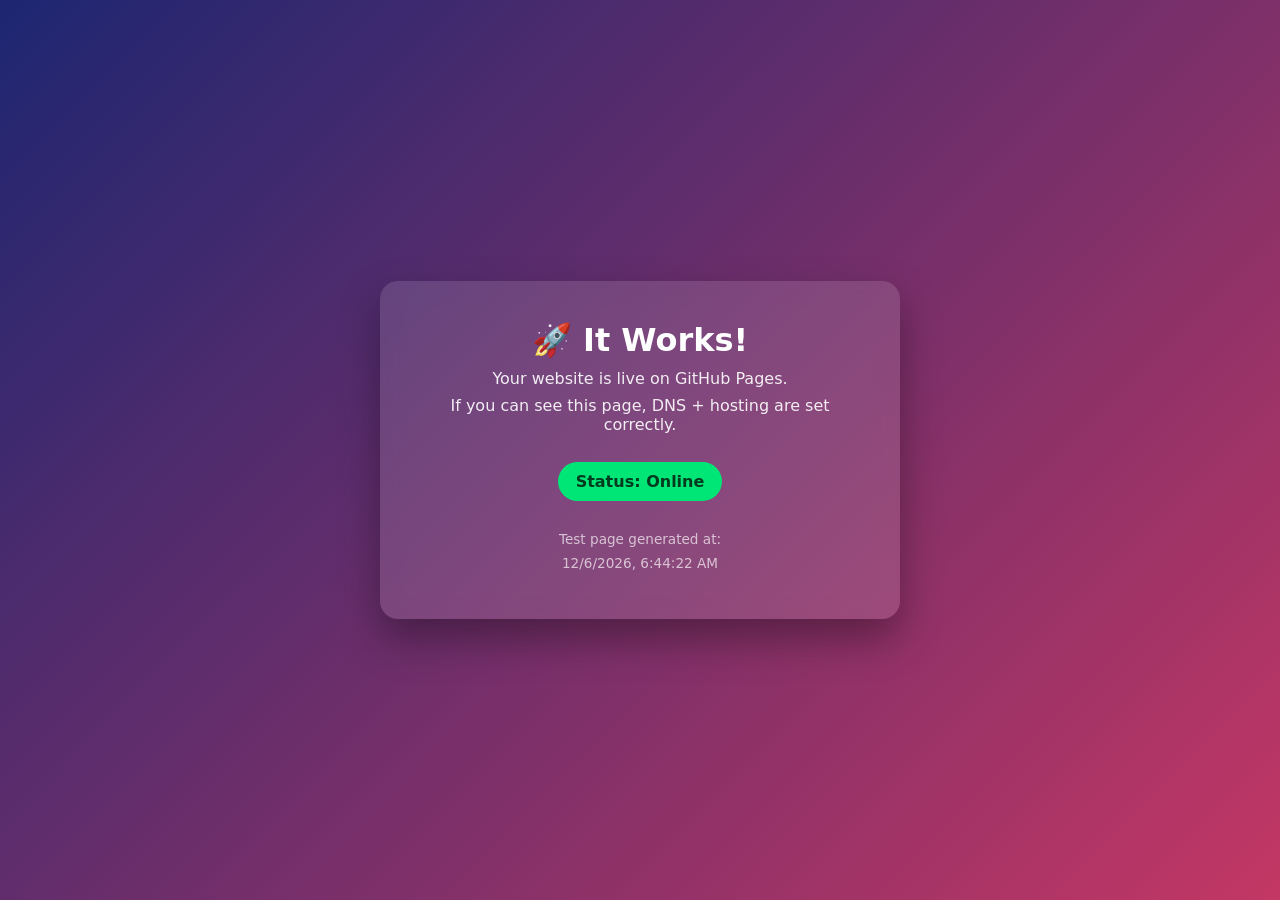
==== index.html @ 7c08ba14 "Add files via upload" ====
<!DOCTYPE html>
<html lang="en">
<head>
  <meta charset="UTF-8" />
  <meta name="viewport" content="width=device-width, initial-scale=1.0" />
  <title>GitHub Pages Test</title>

  <style>
    body {
      margin: 0;
      height: 100vh;
      display: flex;
      align-items: center;
      justify-content: center;
      background: linear-gradient(135deg, #1d2671, #c33764);
      font-family: system-ui, -apple-system, BlinkMacSystemFont, sans-serif;
      color: #fff;
    }

    .card {
      background: rgba(255, 255, 255, 0.12);
      backdrop-filter: blur(10px);
      padding: 40px 50px;
      border-radius: 18px;
      text-align: center;
      box-shadow: 0 20px 40px rgba(0, 0, 0, 0.35);
      max-width: 420px;
    }

    h1 {
      margin: 0 0 10px;
      font-size: 2rem;
    }

    p {
      margin: 8px 0;
      opacity: 0.9;
    }

    .badge {
      display: inline-block;
      margin-top: 20px;
      padding: 10px 18px;
      border-radius: 999px;
      background: #00e676;
      color: #003b1f;
      font-weight: 600;
    }

    footer {
      margin-top: 30px;
      font-size: 0.85rem;
      opacity: 0.75;
    }
  </style>
</head>

<body>
  <div class="card">
    <h1>🚀 It Works!</h1>
    <p>Your website is live on GitHub Pages.</p>
    <p>If you can see this page, DNS + hosting are set correctly.</p>

    <div class="badge">Status: Online</div>

    <footer>
      <p>Test page generated at:</p>
      <p id="time"></p>
    </footer>
  </div>

  <script>
    document.getElementById("time").textContent =
      new Date().toLocaleString();
  </script>
</body>
</html>
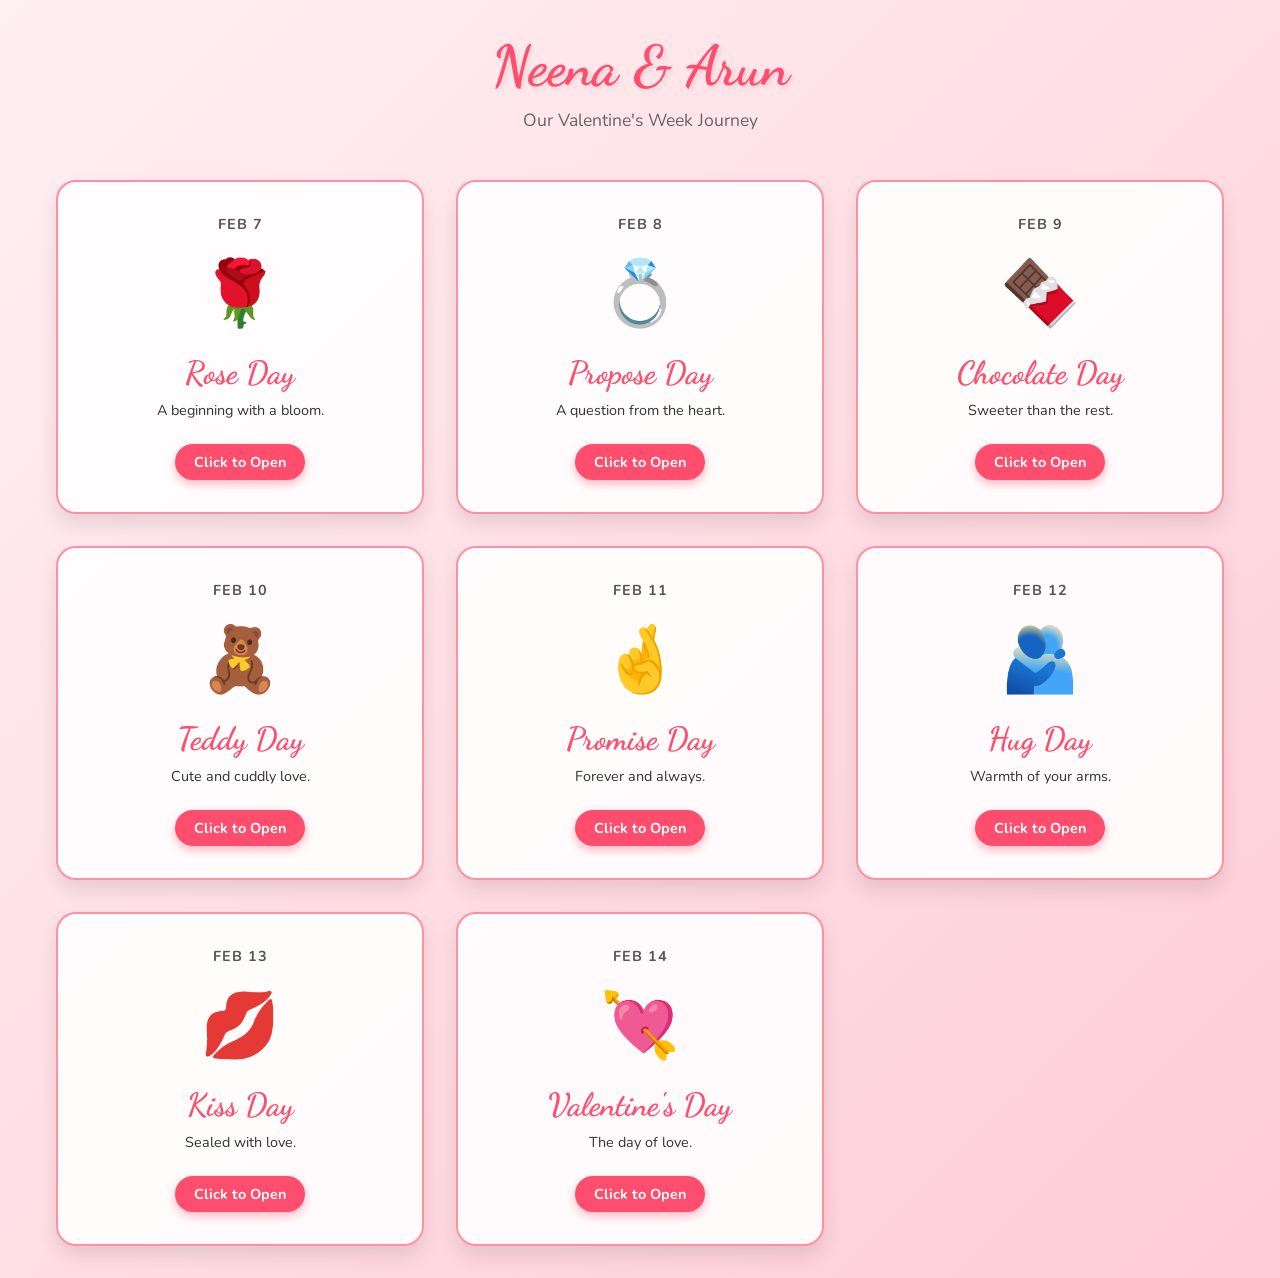
==== commit 2cafbd0f: "Update index.html" ====
--- a/index.html
+++ b/index.html
@@ -1,77 +1,284 @@
 <!DOCTYPE html>
 <html lang="en">
 <head>
-  <meta charset="UTF-8" />
-  <meta name="viewport" content="width=device-width, initial-scale=1.0" />
-  <title>GitHub Pages Test</title>
-
-  <style>
-    body {
-      margin: 0;
-      height: 100vh;
-      display: flex;
-      align-items: center;
-      justify-content: center;
-      background: linear-gradient(135deg, #1d2671, #c33764);
-      font-family: system-ui, -apple-system, BlinkMacSystemFont, sans-serif;
-      color: #fff;
-    }
-
-    .card {
-      background: rgba(255, 255, 255, 0.12);
-      backdrop-filter: blur(10px);
-      padding: 40px 50px;
-      border-radius: 18px;
-      text-align: center;
-      box-shadow: 0 20px 40px rgba(0, 0, 0, 0.35);
-      max-width: 420px;
-    }
-
-    h1 {
-      margin: 0 0 10px;
-      font-size: 2rem;
-    }
-
-    p {
-      margin: 8px 0;
-      opacity: 0.9;
-    }
-
-    .badge {
-      display: inline-block;
-      margin-top: 20px;
-      padding: 10px 18px;
-      border-radius: 999px;
-      background: #00e676;
-      color: #003b1f;
-      font-weight: 600;
-    }
-
-    footer {
-      margin-top: 30px;
-      font-size: 0.85rem;
-      opacity: 0.75;
-    }
-  </style>
+    <meta charset="UTF-8">
+    <meta name="viewport" content="width=device-width, initial-scale=1.0">
+    <title>Neena & Arun's Valentine's Week</title>
+    <link href="https://fonts.googleapis.com/css2?family=Dancing+Script:wght@600&family=Nunito:wght@400;700&display=swap" rel="stylesheet">
+    <style>
+        :root {
+            --primary-color: #ff4d6d;
+            --secondary-color: #ff8fa3;
+            --bg-gradient: linear-gradient(135deg, #fff0f3 0%, #ffccd5 100%);
+            --card-bg: rgba(255, 255, 255, 0.9);
+            --locked-gray: #a0a0a0;
+        }
+
+        * {
+            box-sizing: border-box;
+            margin: 0;
+            padding: 0;
+        }
+
+        body {
+            font-family: 'Nunito', sans-serif;
+            background: var(--bg-gradient);
+            min-height: 100vh;
+            display: flex;
+            flex-direction: column;
+            align-items: center;
+            padding: 2rem 1rem;
+        }
+
+        header {
+            text-align: center;
+            margin-bottom: 3rem;
+            animation: fadeInDown 1s ease-out;
+        }
+
+        h1 {
+            font-family: 'Dancing Script', cursive;
+            color: var(--primary-color);
+            font-size: 3.5rem;
+            margin-bottom: 0.5rem;
+            text-shadow: 2px 2px 4px rgba(0,0,0,0.1);
+        }
+
+        p.subtitle {
+            color: #666;
+            font-size: 1.1rem;
+        }
+
+        .grid-container {
+            display: grid;
+            grid-template-columns: repeat(auto-fit, minmax(280px, 1fr));
+            gap: 2rem;
+            width: 100%;
+            max-width: 1200px;
+            padding: 0 1rem;
+        }
+
+        /* Card Styles */
+        .card {
+            background: var(--card-bg);
+            border-radius: 20px;
+            padding: 2rem;
+            text-align: center;
+            text-decoration: none;
+            color: #333;
+            position: relative;
+            overflow: hidden;
+            box-shadow: 0 10px 20px rgba(0,0,0,0.1);
+            transition: transform 0.3s ease, box-shadow 0.3s ease;
+            cursor: pointer;
+            border: 2px solid transparent;
+            display: flex;
+            flex-direction: column;
+            justify-content: center;
+            align-items: center;
+            min-height: 300px;
+        }
+
+        /* Open State */
+        .card.open {
+            border-color: var(--secondary-color);
+        }
+
+        .card.open:hover {
+            transform: translateY(-10px);
+            box-shadow: 0 15px 30px rgba(255, 77, 109, 0.3);
+        }
+
+        /* Locked State */
+        .card.locked {
+            background: #e0e0e0;
+            cursor: not-allowed;
+            filter: grayscale(0.8);
+            pointer-events: none; /* Prevents clicking */
+        }
+
+        .card-icon {
+            font-size: 4rem;
+            margin-bottom: 1rem;
+            display: block;
+        }
+
+        .card-title {
+            font-family: 'Dancing Script', cursive;
+            font-size: 2rem;
+            color: var(--primary-color);
+            margin-bottom: 0.5rem;
+        }
+
+        .card-date {
+            font-weight: 700;
+            color: #555;
+            margin-bottom: 1rem;
+            display: block;
+            text-transform: uppercase;
+            font-size: 0.9rem;
+            letter-spacing: 1px;
+        }
+
+        .status-badge {
+            display: inline-block;
+            padding: 0.5rem 1.2rem;
+            border-radius: 50px;
+            font-size: 0.9rem;
+            font-weight: bold;
+            transition: all 0.3s ease;
+        }
+
+        .card.open .status-badge {
+            background: var(--primary-color);
+            color: white;
+            box-shadow: 0 4px 10px rgba(255, 77, 109, 0.4);
+        }
+
+        .card.locked .status-badge {
+            background: #888;
+            color: white;
+        }
+
+        /* Lock Overlay Icon */
+        .lock-overlay {
+            position: absolute;
+            top: 15px;
+            right: 15px;
+            font-size: 1.5rem;
+            color: #666;
+            opacity: 0;
+        }
+
+        .card.locked .lock-overlay {
+            opacity: 1;
+        }
+
+        /* Animations */
+        @keyframes fadeInDown {
+            from { opacity: 0; transform: translateY(-20px); }
+            to { opacity: 1; transform: translateY(0); }
+        }
+
+        @media (max-width: 600px) {
+            h1 { font-size: 2.5rem; }
+            .grid-container { grid-template-columns: 1fr; }
+        }
+    </style>
 </head>
-
 <body>
-  <div class="card">
-    <h1>🚀 It Works!</h1>
-    <p>Your website is live on GitHub Pages.</p>
-    <p>If you can see this page, DNS + hosting are set correctly.</p>
-
-    <div class="badge">Status: Online</div>
-
-    <footer>
-      <p>Test page generated at:</p>
-      <p id="time"></p>
-    </footer>
-  </div>
-
-  <script>
-    document.getElementById("time").textContent =
-      new Date().toLocaleString();
-  </script>
+
+    <header>
+        <h1>Neena & Arun</h1>
+        <p class="subtitle">Our Valentine's Week Journey</p>
+    </header>
+
+    <div class="grid-container" id="cards-container">
+        </div>
+
+    <script>
+        // Configuration for the week
+        // Note: Months are 0-indexed in JavaScript (0 = Jan, 1 = Feb)
+        const timeline = [
+            {
+                title: "Rose Day",
+                date: new Date(2026, 1, 7), // Feb 7
+                url: "https://neena-arun.in/rose/",
+                icon: "🌹",
+                desc: "A beginning with a bloom."
+            },
+            {
+                title: "Propose Day",
+                date: new Date(2026, 1, 8), // Feb 8
+                url: "https://neena-arun.in/propose/",
+                icon: "💍",
+                desc: "A question from the heart."
+            },
+            {
+                title: "Chocolate Day",
+                date: new Date(2026, 1, 9), // Feb 9
+                url: "https://neena-arun.in/chocolate/",
+                icon: "🍫",
+                desc: "Sweeter than the rest."
+            },
+            {
+                title: "Teddy Day",
+                date: new Date(2026, 1, 10), // Feb 10
+                url: "https://neena-arun.in/teddy/",
+                icon: "🧸",
+                desc: "Cute and cuddly love."
+            },
+            {
+                title: "Promise Day",
+                date: new Date(2026, 1, 11), // Feb 11
+                url: "https://neena-arun.in/promise/",
+                icon: "🤞",
+                desc: "Forever and always."
+            },
+            {
+                title: "Hug Day",
+                date: new Date(2026, 1, 12), // Feb 12
+                url: "https://neena-arun.in/hug/",
+                icon: "🫂",
+                desc: "Warmth of your arms."
+            },
+            {
+                title: "Kiss Day",
+                date: new Date(2026, 1, 13), // Feb 13
+                url: "https://neena-arun.in/kiss/",
+                icon: "💋",
+                desc: "Sealed with love."
+            },
+            {
+                title: "Valentine's Day",
+                date: new Date(2026, 1, 14), // Feb 14
+                url: "https://neena-arun.in/valentines-day/",
+                icon: "💘",
+                desc: "The day of love."
+            }
+        ];
+
+        const container = document.getElementById('cards-container');
+        
+        // Get current date (set time to 00:00:00 to ensure comparing dates only)
+        const now = new Date();
+        now.setHours(0,0,0,0);
+
+        timeline.forEach(item => {
+            // Create Card Element
+            const card = document.createElement('a');
+            
+            // Check if unlocked
+            // Unlock if today is equal to or after the target date
+            const isUnlocked = now >= item.date;
+
+            // Format date for display (e.g., "Feb 7")
+            const dateStr = item.date.toLocaleDateString('en-US', { month: 'short', day: 'numeric' });
+
+            // Apply classes
+            card.className = `card ${isUnlocked ? 'open' : 'locked'}`;
+            
+            // Set Link (only works if unlocked effectively, but good for SEO/HREF)
+            if (isUnlocked) {
+                card.href = item.url;
+            } else {
+                card.removeAttribute('href'); // Removes clickable link behavior
+            }
+
+            // Determine Status Text
+            const statusText = isUnlocked ? "Click to Open" : `Opens on ${dateStr}`;
+
+            card.innerHTML = `
+                <div class="lock-overlay">${isUnlocked ? '' : '🔒'}</div>
+                <span class="card-date">${dateStr}</span>
+                <span class="card-icon">${item.icon}</span>
+                <h2 class="card-title">${item.title}</h2>
+                <p style="margin-bottom:1.5rem; font-size:0.9rem;">${item.desc}</p>
+                <div class="status-badge">${statusText}</div>
+            `;
+
+            container.appendChild(card);
+        });
+    </script>
 </body>
 </html>
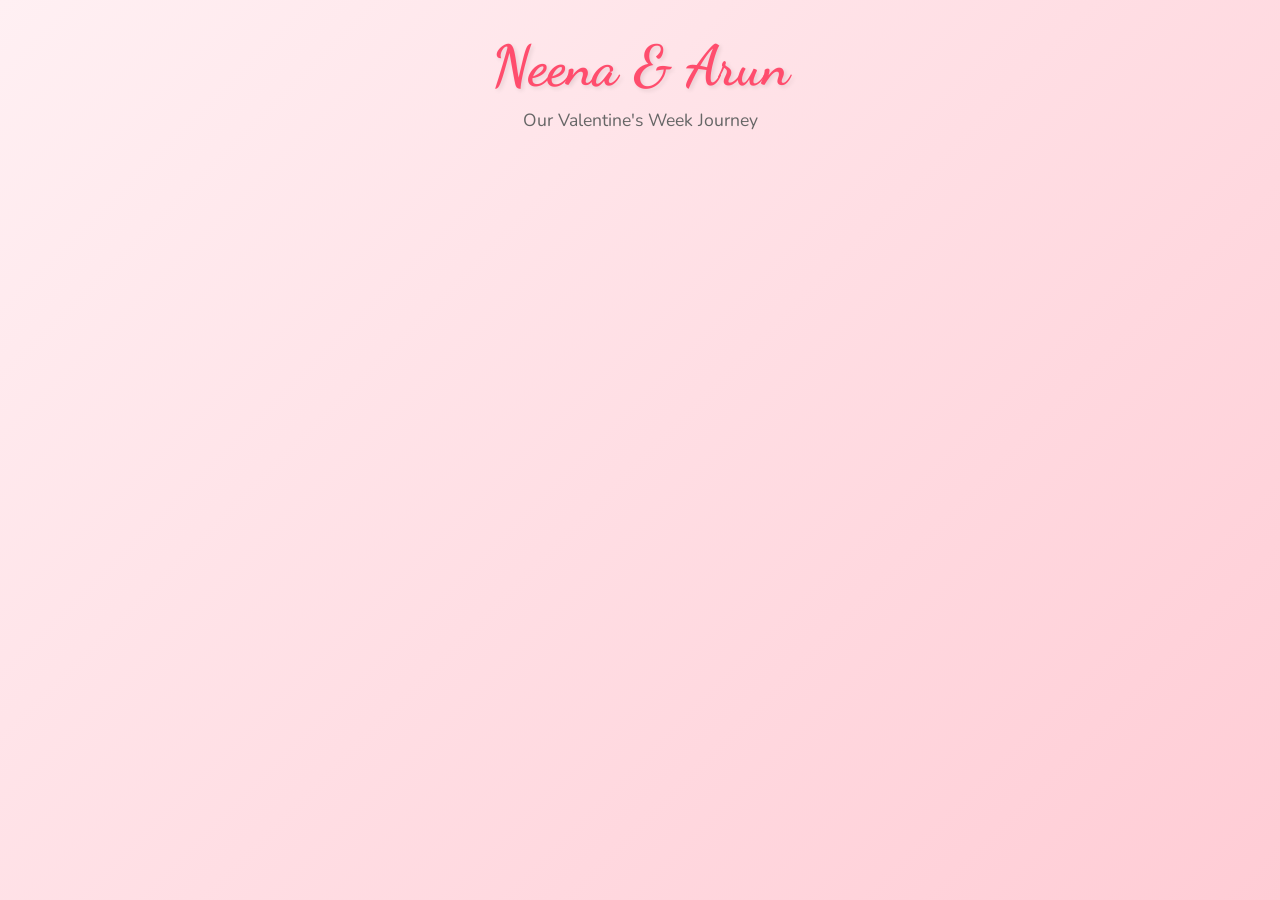
==== commit 293fb1a3: "Update index.html" ====
--- a/index.html
+++ b/index.html
@@ -10,15 +10,10 @@
             --primary-color: #ff4d6d;
             --secondary-color: #ff8fa3;
             --bg-gradient: linear-gradient(135deg, #fff0f3 0%, #ffccd5 100%);
-            --card-bg: rgba(255, 255, 255, 0.9);
-            --locked-gray: #a0a0a0;
+            --card-bg: rgba(255, 255, 255, 0.95);
         }
 
-        * {
-            box-sizing: border-box;
-            margin: 0;
-            padding: 0;
-        }
+        * { margin: 0; padding: 0; box-sizing: border-box; }
 
         body {
             font-family: 'Nunito', sans-serif;
@@ -33,21 +28,17 @@
         header {
             text-align: center;
             margin-bottom: 3rem;
-            animation: fadeInDown 1s ease-out;
+            animation: fadeIn 1s ease-out;
         }
 
         h1 {
             font-family: 'Dancing Script', cursive;
             color: var(--primary-color);
             font-size: 3.5rem;
-            margin-bottom: 0.5rem;
             text-shadow: 2px 2px 4px rgba(0,0,0,0.1);
         }
 
-        p.subtitle {
-            color: #666;
-            font-size: 1.1rem;
-        }
+        p.subtitle { color: #666; font-size: 1.1rem; margin-top: 0.5rem; }
 
         .grid-container {
             display: grid;
@@ -55,10 +46,8 @@
             gap: 2rem;
             width: 100%;
             max-width: 1200px;
-            padding: 0 1rem;
         }
 
-        /* Card Styles */
         .card {
             background: var(--card-bg);
             border-radius: 20px;
@@ -67,103 +56,53 @@
             text-decoration: none;
             color: #333;
             position: relative;
-            overflow: hidden;
             box-shadow: 0 10px 20px rgba(0,0,0,0.1);
-            transition: transform 0.3s ease, box-shadow 0.3s ease;
+            transition: all 0.3s ease;
             cursor: pointer;
-            border: 2px solid transparent;
             display: flex;
             flex-direction: column;
             justify-content: center;
             align-items: center;
-            min-height: 300px;
+            min-height: 320px;
+            border: 2px solid transparent;
         }
 
-        /* Open State */
-        .card.open {
-            border-color: var(--secondary-color);
-        }
-
-        .card.open:hover {
-            transform: translateY(-10px);
-            box-shadow: 0 15px 30px rgba(255, 77, 109, 0.3);
-        }
+        /* Unlocked State */
+        .card.open { border-color: var(--secondary-color); }
+        .card.open:hover { transform: translateY(-10px); box-shadow: 0 15px 30px rgba(255, 77, 109, 0.3); }
 
         /* Locked State */
         .card.locked {
-            background: #e0e0e0;
-            cursor: not-allowed;
-            filter: grayscale(0.8);
-            pointer-events: none; /* Prevents clicking */
+            background: #e6e6e6;
+            cursor: default;
+            filter: grayscale(1);
+            opacity: 0.8;
         }
 
-        .card-icon {
-            font-size: 4rem;
-            margin-bottom: 1rem;
-            display: block;
-        }
-
-        .card-title {
-            font-family: 'Dancing Script', cursive;
-            font-size: 2rem;
-            color: var(--primary-color);
-            margin-bottom: 0.5rem;
-        }
-
-        .card-date {
-            font-weight: 700;
-            color: #555;
-            margin-bottom: 1rem;
-            display: block;
-            text-transform: uppercase;
-            font-size: 0.9rem;
-            letter-spacing: 1px;
-        }
+        .card-icon { font-size: 4rem; margin-bottom: 1rem; }
+        .card-title { font-family: 'Dancing Script', cursive; font-size: 2rem; color: var(--primary-color); margin-bottom: 0.5rem; }
+        .card-date { font-weight: 700; color: #555; text-transform: uppercase; font-size: 0.85rem; letter-spacing: 1px; margin-bottom: 1rem; }
 
         .status-badge {
-            display: inline-block;
             padding: 0.5rem 1.2rem;
             border-radius: 50px;
             font-size: 0.9rem;
             font-weight: bold;
-            transition: all 0.3s ease;
+            margin-top: auto;
         }
 
-        .card.open .status-badge {
-            background: var(--primary-color);
-            color: white;
-            box-shadow: 0 4px 10px rgba(255, 77, 109, 0.4);
+        .card.open .status-badge { background: var(--primary-color); color: white; box-shadow: 0 4px 10px rgba(255, 77, 109, 0.4); }
+        .card.locked .status-badge { background: #999; color: white; }
+
+        .lock-icon {
+            position: absolute;
+            top: 20px;
+            right: 20px;
+            font-size: 1.5rem;
+            color: #777;
         }
 
-        .card.locked .status-badge {
-            background: #888;
-            color: white;
-        }
-
-        /* Lock Overlay Icon */
-        .lock-overlay {
-            position: absolute;
-            top: 15px;
-            right: 15px;
-            font-size: 1.5rem;
-            color: #666;
-            opacity: 0;
-        }
-
-        .card.locked .lock-overlay {
-            opacity: 1;
-        }
-
-        /* Animations */
-        @keyframes fadeInDown {
-            from { opacity: 0; transform: translateY(-20px); }
-            to { opacity: 1; transform: translateY(0); }
-        }
-
-        @media (max-width: 600px) {
-            h1 { font-size: 2.5rem; }
-            .grid-container { grid-template-columns: 1fr; }
-        }
+        @keyframes fadeIn { from { opacity: 0; transform: translateY(-20px); } to { opacity: 1; transform: translateY(0); } }
     </style>
 </head>
 <body>
@@ -173,112 +112,87 @@
         <p class="subtitle">Our Valentine's Week Journey</p>
     </header>
 
-    <div class="grid-container" id="cards-container">
-        </div>
+    <div class="grid-container" id="cards-container"></div>
 
     <script>
-        // Configuration for the week
-        // Note: Months are 0-indexed in JavaScript (0 = Jan, 1 = Feb)
+        // Here, the URLs are "Base64 Encoded". 
+        // If someone views source, they just see random letters (e.g., "aHR0cHM...").
+        // The browser decodes them automatically using atob() ONLY when needed.
+        
         const timeline = [
             {
                 title: "Rose Day",
                 date: new Date(2026, 1, 7), // Feb 7
-                url: "https://neena-arun.in/rose/",
+                encUrl: "aHR0cHM6Ly9uZWVuYS1hcnVuLmluL3Jvc2Uv", // Encoded URL
                 icon: "🌹",
                 desc: "A beginning with a bloom."
             },
             {
                 title: "Propose Day",
                 date: new Date(2026, 1, 8), // Feb 8
-                url: "https://neena-arun.in/propose/",
+                encUrl: "aHR0cHM6Ly9uZWVuYS1hcnVuLmluL3Byb3Bvc2Uv",
                 icon: "💍",
                 desc: "A question from the heart."
             },
             {
                 title: "Chocolate Day",
                 date: new Date(2026, 1, 9), // Feb 9
-                url: "https://neena-arun.in/chocolate/",
+                encUrl: "aHR0cHM6Ly9uZWVuYS1hcnVuLmluL2Nob2NvbGF0ZS8=",
                 icon: "🍫",
                 desc: "Sweeter than the rest."
             },
             {
                 title: "Teddy Day",
                 date: new Date(2026, 1, 10), // Feb 10
-                url: "https://neena-arun.in/teddy/",
+                encUrl: "aHR0cHM6Ly9uZWVuYS1hcnVuLmluL3RlZGR5Lw==",
                 icon: "🧸",
                 desc: "Cute and cuddly love."
             },
             {
                 title: "Promise Day",
                 date: new Date(2026, 1, 11), // Feb 11
-                url: "https://neena-arun.in/promise/",
+                encUrl: "aHR0cHM6Ly9uZWVuYS1hcnVuLmluL3Byb21pc2Uv",
                 icon: "🤞",
                 desc: "Forever and always."
             },
             {
                 title: "Hug Day",
                 date: new Date(2026, 1, 12), // Feb 12
-                url: "https://neena-arun.in/hug/",
+                encUrl: "aHR0cHM6Ly9uZWVuYS1hcnVuLmluL2h1Zy8=",
                 icon: "🫂",
                 desc: "Warmth of your arms."
             },
             {
                 title: "Kiss Day",
                 date: new Date(2026, 1, 13), // Feb 13
-                url: "https://neena-arun.in/kiss/",
+                encUrl: "aHR0cHM6Ly9uZWVuYS1hcnVuLmluL2tpc3Mv",
                 icon: "💋",
                 desc: "Sealed with love."
             },
             {
                 title: "Valentine's Day",
                 date: new Date(2026, 1, 14), // Feb 14
-                url: "https://neena-arun.in/valentines-day/",
+                encUrl: "aHR0cHM6Ly9uZWVuYS1hcnVuLmluL3ZhbGVudGluZXMtZGF5Lw==",
                 icon: "💘",
                 desc: "The day of love."
             }
         ];
 
         const container = document.getElementById('cards-container');
-        
-        // Get current date (set time to 00:00:00 to ensure comparing dates only)
         const now = new Date();
-        now.setHours(0,0,0,0);
+        now.setHours(0,0,0,0); // Compare dates only, ignoring time
 
         timeline.forEach(item => {
-            // Create Card Element
             const card = document.createElement('a');
-            
-            // Check if unlocked
-            // Unlock if today is equal to or after the target date
             const isUnlocked = now >= item.date;
-
-            // Format date for display (e.g., "Feb 7")
             const dateStr = item.date.toLocaleDateString('en-US', { month: 'short', day: 'numeric' });
 
-            // Apply classes
             card.className = `card ${isUnlocked ? 'open' : 'locked'}`;
-            
-            // Set Link (only works if unlocked effectively, but good for SEO/HREF)
+
+            // LOGIC: If unlocked, decode the scrambled URL using atob() and set the href.
+            // If locked, do NOT set href.
             if (isUnlocked) {
-                card.href = item.url;
-            } else {
-                card.removeAttribute('href'); // Removes clickable link behavior
-            }
-
-            // Determine Status Text
-            const statusText = isUnlocked ? "Click to Open" : `Opens on ${dateStr}`;
-
-            card.innerHTML = `
-                <div class="lock-overlay">${isUnlocked ? '' : '🔒'}</div>
-                <span class="card-date">${dateStr}</span>
-                <span class="card-icon">${item.icon}</span>
-                <h2 class="card-title">${item.title}</h2>
-                <p style="margin-bottom:1.5rem; font-size:0.9rem;">${item.desc}</p>
-                <div class="status-badge">${statusText}</div>
-            `;
-
-            container.appendChild(card);
-        });
-    </script>
-</body>
-</html>
+                try {
+                    card.href = atob(item.encUrl); 
+                } catch(e) {
+                    console.
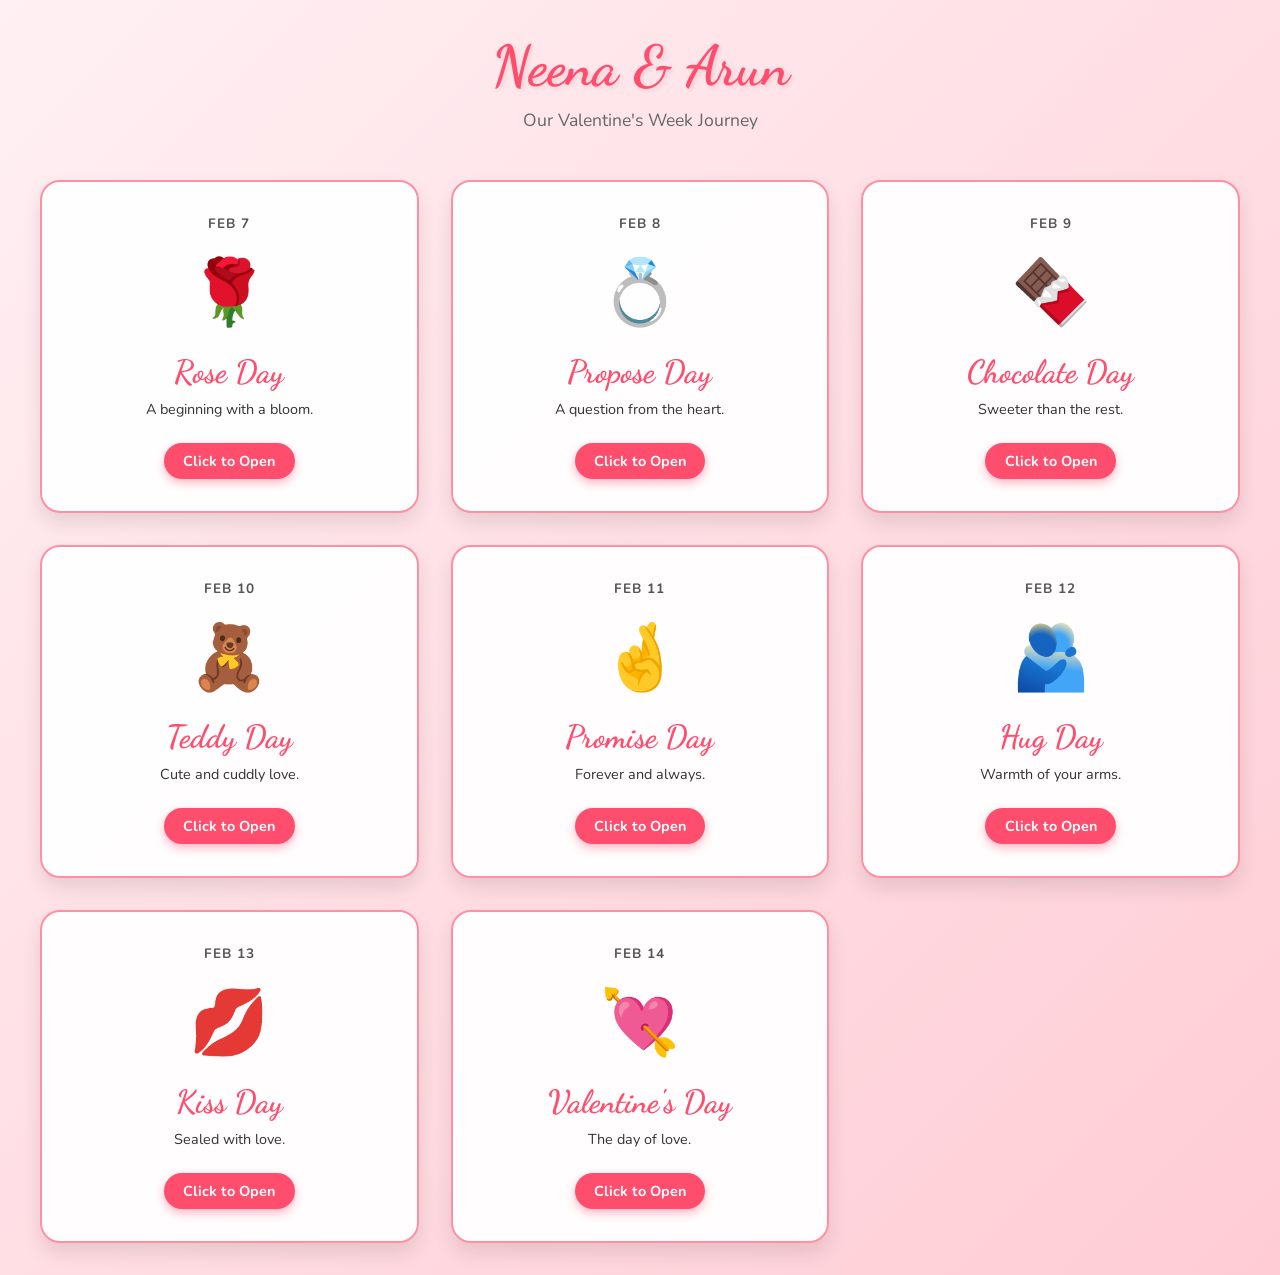
==== commit 431cc1bb: "Update index.html" ====
--- a/index.html
+++ b/index.html
@@ -195,4 +195,26 @@
                 try {
                     card.href = atob(item.encUrl); 
                 } catch(e) {
-                    console.
+                    console.error("Error decoding URL");
+                }
+            } else {
+                card.removeAttribute('href');
+            }
+
+            const statusText = isUnlocked ? "Click to Open" : `Opens ${dateStr}`;
+            const lockIcon = isUnlocked ? '' : '<div class="lock-icon">🔒</div>';
+
+            card.innerHTML = `
+                ${lockIcon}
+                <span class="card-date">${dateStr}</span>
+                <span class="card-icon">${item.icon}</span>
+                <h2 class="card-title">${item.title}</h2>
+                <p style="margin-bottom:1.5rem; font-size:0.9rem;">${item.desc}</p>
+                <div class="status-badge">${statusText}</div>
+            `;
+
+            container.appendChild(card);
+        });
+    </script>
+</body>
+</html>
